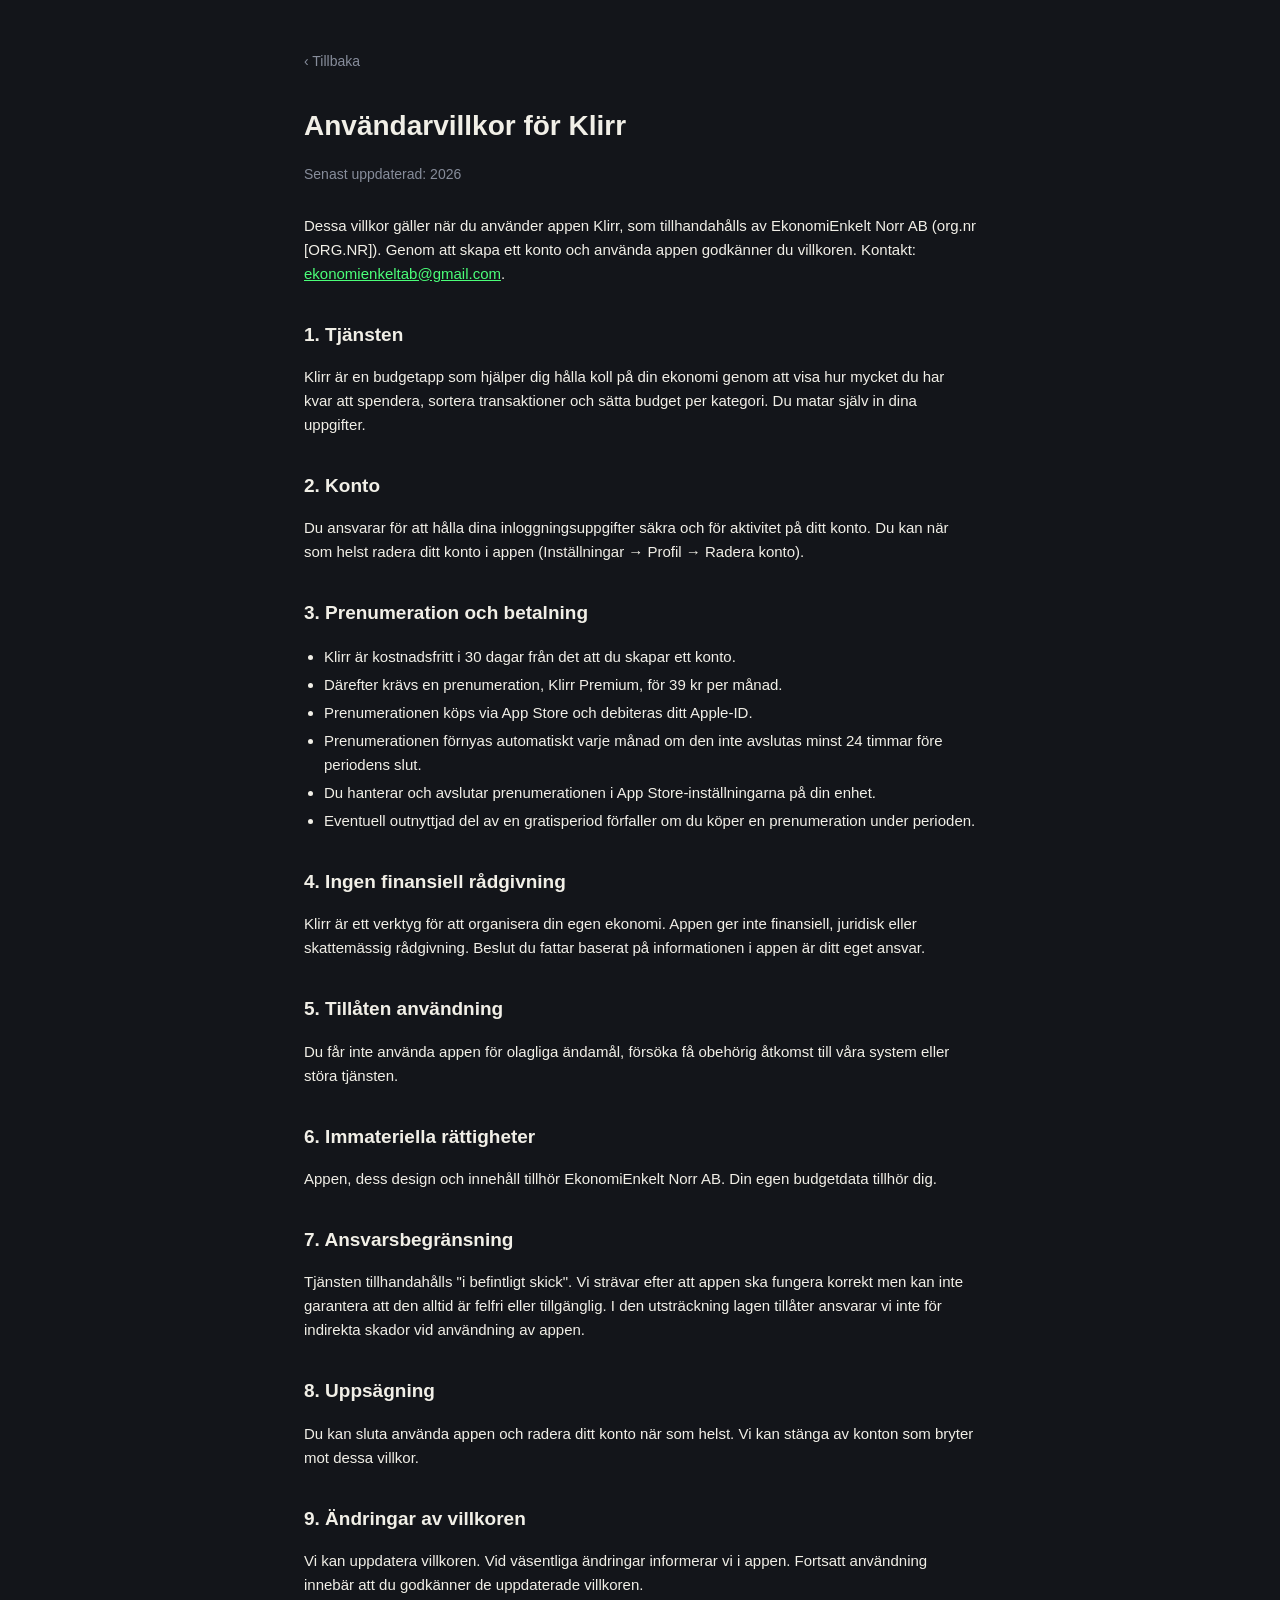
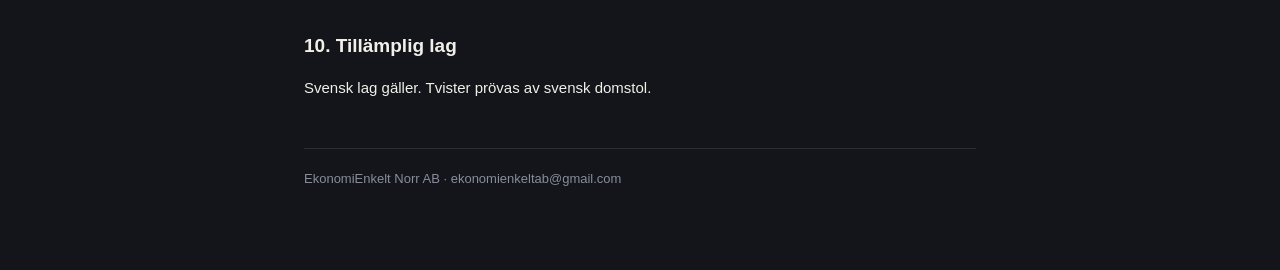
==== anvandarvillkor.html @ 0b40a5f7 "Add files via upload" ====
<!DOCTYPE html>
<html lang="sv">
  <head>
    <meta charset="utf-8" />
    <meta name="viewport" content="width=device-width, initial-scale=1" />
    <title>Användarvillkor – Klirr</title>
    <link rel="stylesheet" href="style.css" />
  </head>
  <body>
    <div class="wrap">
      <a class="back" href="index.html">‹ Tillbaka</a>
      <h1>Användarvillkor för Klirr</h1>
      <p class="updated">Senast uppdaterad: 2026</p>

      <p>
        Dessa villkor gäller när du använder appen Klirr, som tillhandahålls av
        EkonomiEnkelt Norr AB (org.nr [ORG.NR]). Genom att skapa ett konto och
        använda appen godkänner du villkoren. Kontakt:
        <a href="mailto:ekonomienkeltab@gmail.com">ekonomienkeltab@gmail.com</a>.
      </p>

      <h2>1. Tjänsten</h2>
      <p>
        Klirr är en budgetapp som hjälper dig hålla koll på din ekonomi genom att
        visa hur mycket du har kvar att spendera, sortera transaktioner och sätta
        budget per kategori. Du matar själv in dina uppgifter.
      </p>

      <h2>2. Konto</h2>
      <p>
        Du ansvarar för att hålla dina inloggningsuppgifter säkra och för
        aktivitet på ditt konto. Du kan när som helst radera ditt konto i appen
        (Inställningar → Profil → Radera konto).
      </p>

      <h2>3. Prenumeration och betalning</h2>
      <ul>
        <li>Klirr är kostnadsfritt i 30 dagar från det att du skapar ett konto.</li>
        <li>Därefter krävs en prenumeration, Klirr Premium, för 39 kr per månad.</li>
        <li>Prenumerationen köps via App Store och debiteras ditt Apple-ID.</li>
        <li>
          Prenumerationen förnyas automatiskt varje månad om den inte avslutas
          minst 24 timmar före periodens slut.
        </li>
        <li>
          Du hanterar och avslutar prenumerationen i App Store-inställningarna på
          din enhet.
        </li>
        <li>
          Eventuell outnyttjad del av en gratisperiod förfaller om du köper en
          prenumeration under perioden.
        </li>
      </ul>

      <h2>4. Ingen finansiell rådgivning</h2>
      <p>
        Klirr är ett verktyg för att organisera din egen ekonomi. Appen ger inte
        finansiell, juridisk eller skattemässig rådgivning. Beslut du fattar
        baserat på informationen i appen är ditt eget ansvar.
      </p>

      <h2>5. Tillåten användning</h2>
      <p>
        Du får inte använda appen för olagliga ändamål, försöka få obehörig
        åtkomst till våra system eller störa tjänsten.
      </p>

      <h2>6. Immateriella rättigheter</h2>
      <p>
        Appen, dess design och innehåll tillhör EkonomiEnkelt Norr AB. Din egen
        budgetdata tillhör dig.
      </p>

      <h2>7. Ansvarsbegränsning</h2>
      <p>
        Tjänsten tillhandahålls "i befintligt skick". Vi strävar efter att appen
        ska fungera korrekt men kan inte garantera att den alltid är felfri eller
        tillgänglig. I den utsträckning lagen tillåter ansvarar vi inte för
        indirekta skador vid användning av appen.
      </p>

      <h2>8. Uppsägning</h2>
      <p>
        Du kan sluta använda appen och radera ditt konto när som helst. Vi kan
        stänga av konton som bryter mot dessa villkor.
      </p>

      <h2>9. Ändringar av villkoren</h2>
      <p>
        Vi kan uppdatera villkoren. Vid väsentliga ändringar informerar vi i
        appen. Fortsatt användning innebär att du godkänner de uppdaterade
        villkoren.
      </p>

      <h2>10. Tillämplig lag</h2>
      <p>Svensk lag gäller. Tvister prövas av svensk domstol.</p>

      <footer>
        EkonomiEnkelt Norr AB · ekonomienkeltab@gmail.com
      </footer>
    </div>
  </body>
</html>
---- style.css ----
:root {
  --bg: #13151a;
  --surface: #1b1e26;
  --ink: #f1efe7;
  --muted: #878d9b;
  --green: #4bfe79;
  --line: #2a2e39;
}

* { box-sizing: border-box; }

body {
  margin: 0;
  background: var(--bg);
  color: var(--ink);
  font-family: -apple-system, BlinkMacSystemFont, "Segoe UI", Roboto, Helvetica,
    Arial, sans-serif;
  line-height: 1.6;
  -webkit-font-smoothing: antialiased;
}

.wrap {
  max-width: 720px;
  margin: 0 auto;
  padding: 48px 24px 80px;
}

.brand {
  color: var(--green);
  font-size: 34px;
  font-weight: 900;
  letter-spacing: 1px;
  text-decoration: none;
  display: inline-block;
}

.tagline {
  color: var(--muted);
  margin: 4px 0 40px;
  font-size: 15px;
}

h1 {
  font-size: 28px;
  font-weight: 800;
  margin: 8px 0 4px;
}

h2 {
  font-size: 19px;
  font-weight: 800;
  margin: 34px 0 8px;
  color: var(--ink);
}

.updated {
  color: var(--muted);
  font-size: 14px;
  margin-bottom: 28px;
}

p, li { color: var(--ink); font-size: 15px; }
ul { padding-left: 20px; }
li { margin: 4px 0; }

a { color: var(--green); }

.card {
  display: block;
  background: var(--surface);
  border: 1px solid var(--line);
  border-radius: 16px;
  padding: 20px 22px;
  margin-top: 14px;
  text-decoration: none;
  color: var(--ink);
}
.card:hover { border-color: var(--green); }
.card b { font-size: 17px; }
.card span { color: var(--muted); font-size: 14px; display: block; margin-top: 2px; }

.back {
  color: var(--muted);
  text-decoration: none;
  font-size: 14px;
  display: inline-block;
  margin-bottom: 24px;
}

footer {
  margin-top: 48px;
  color: var(--muted);
  font-size: 13px;
  border-top: 1px solid var(--line);
  padding-top: 20px;
}
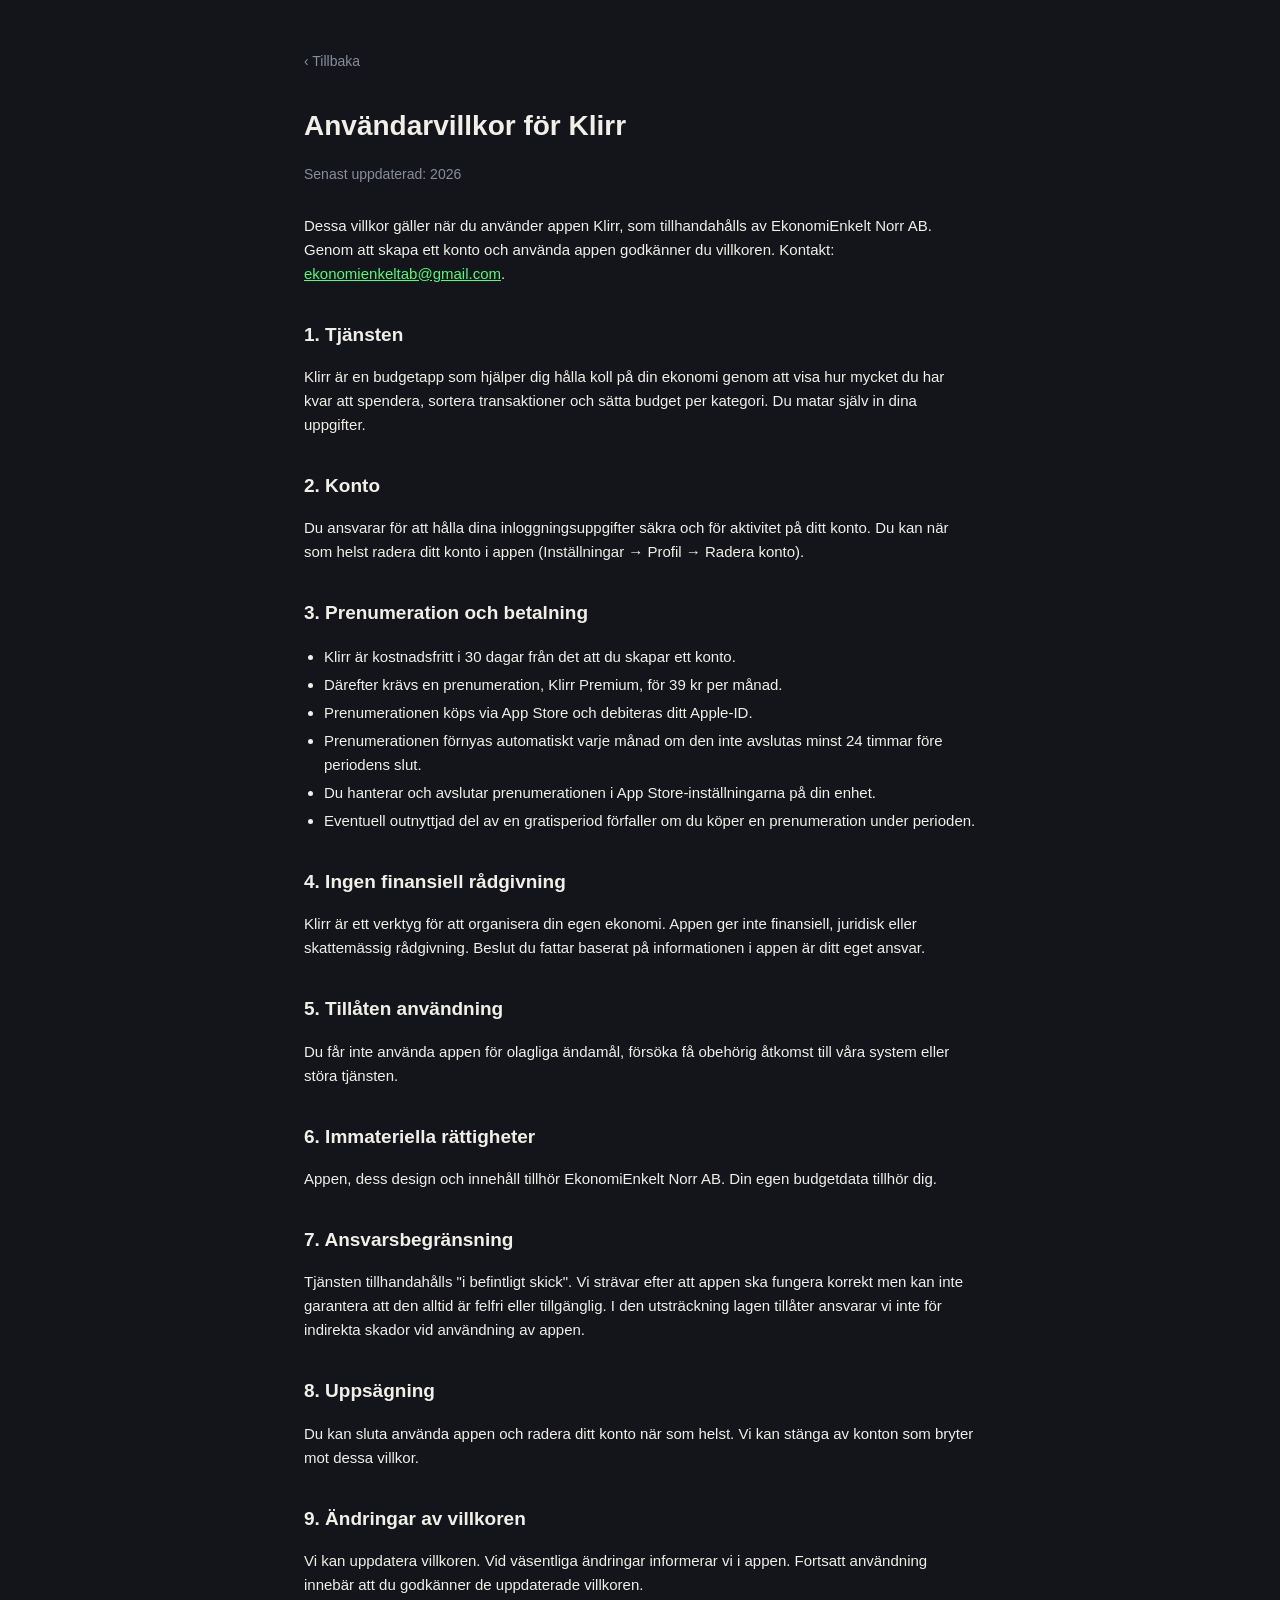
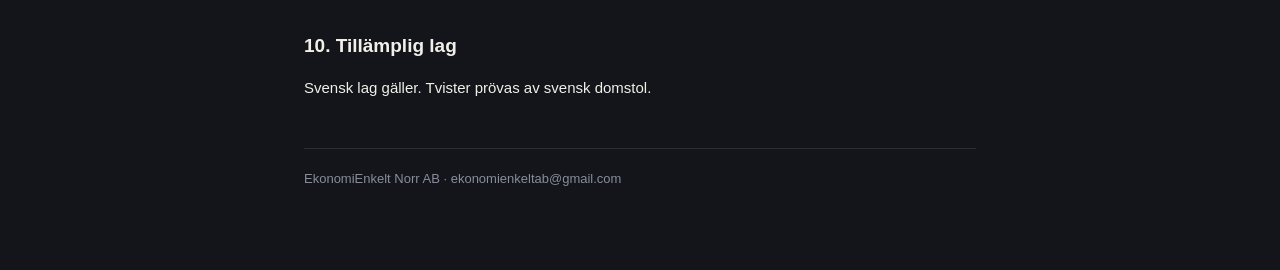
==== commit 65657be6: "Update anvandarvillkor.html" ====
--- a/anvandarvillkor.html
+++ b/anvandarvillkor.html
@@ -14,7 +14,7 @@
 
       <p>
         Dessa villkor gäller när du använder appen Klirr, som tillhandahålls av
-        EkonomiEnkelt Norr AB (org.nr [ORG.NR]). Genom att skapa ett konto och
+        EkonomiEnkelt Norr AB. Genom att skapa ett konto och
         använda appen godkänner du villkoren. Kontakt:
         <a href="mailto:ekonomienkeltab@gmail.com">ekonomienkeltab@gmail.com</a>.
       </p>
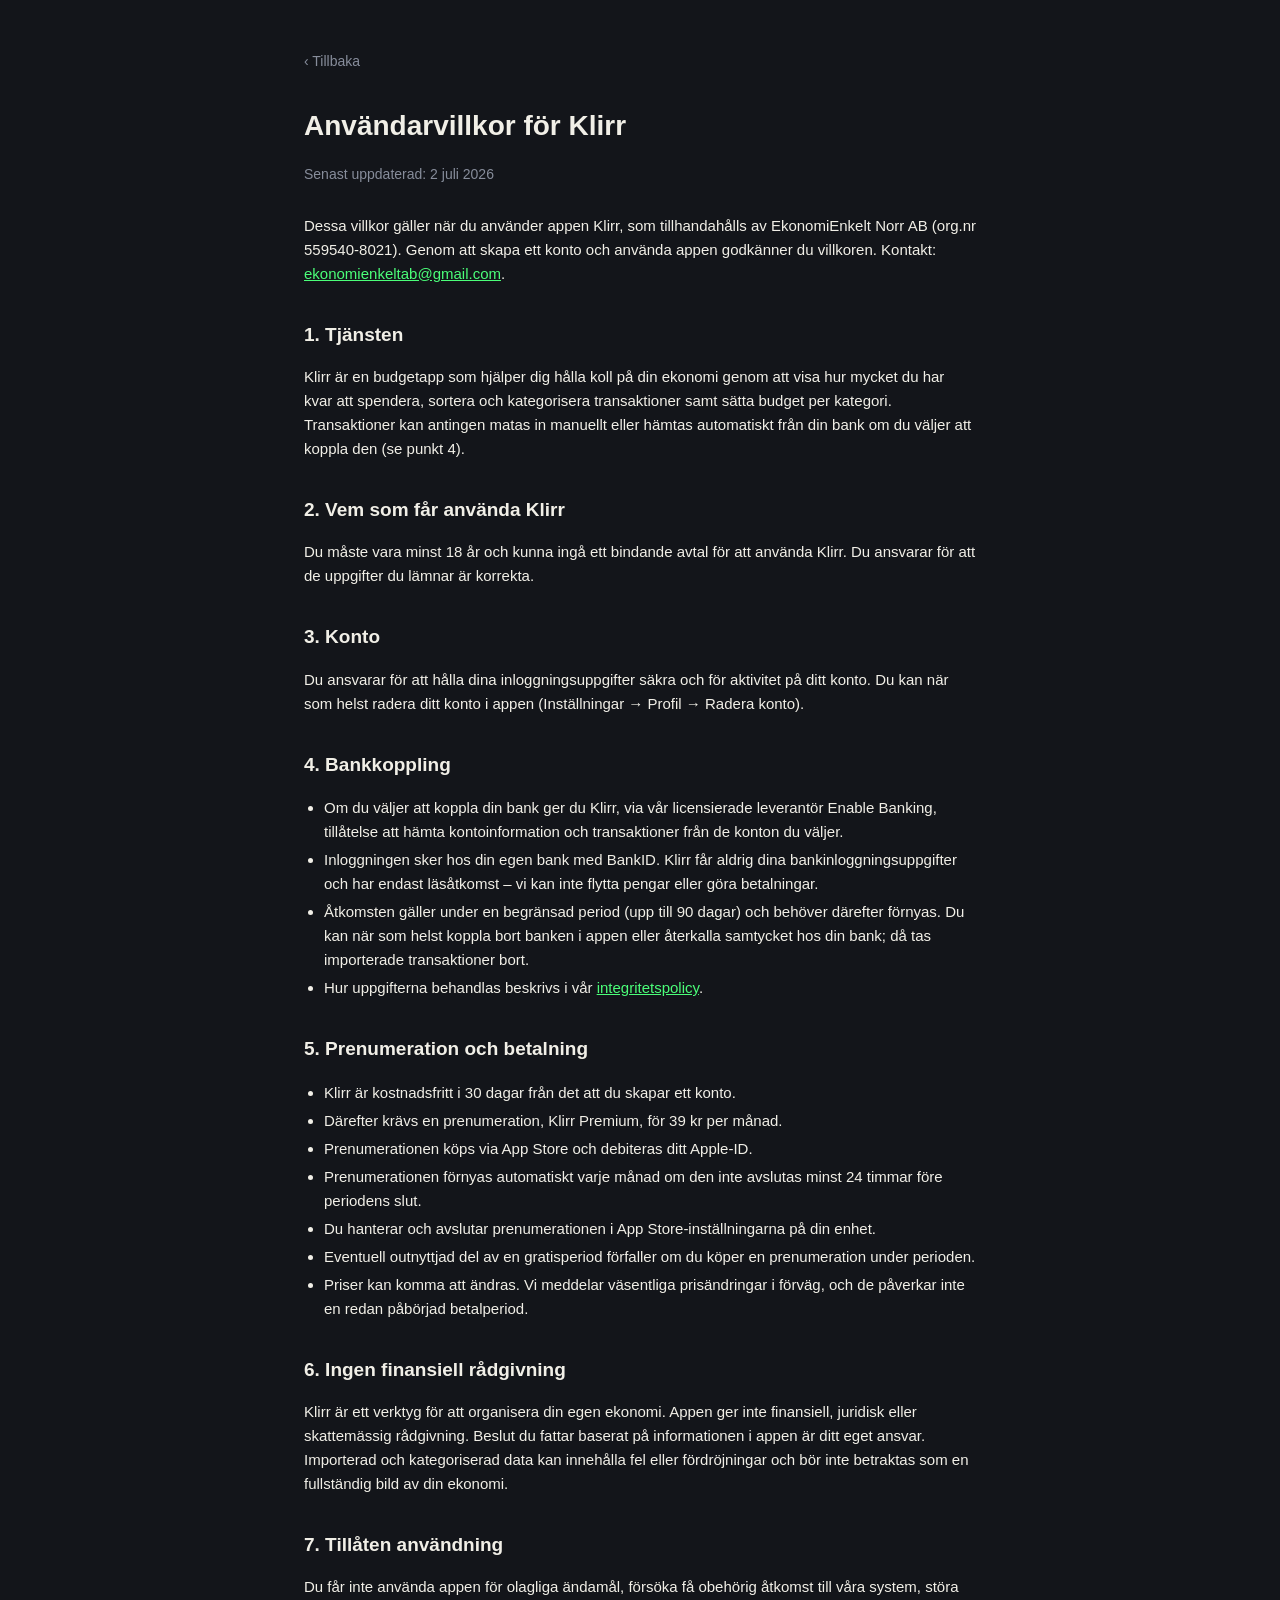
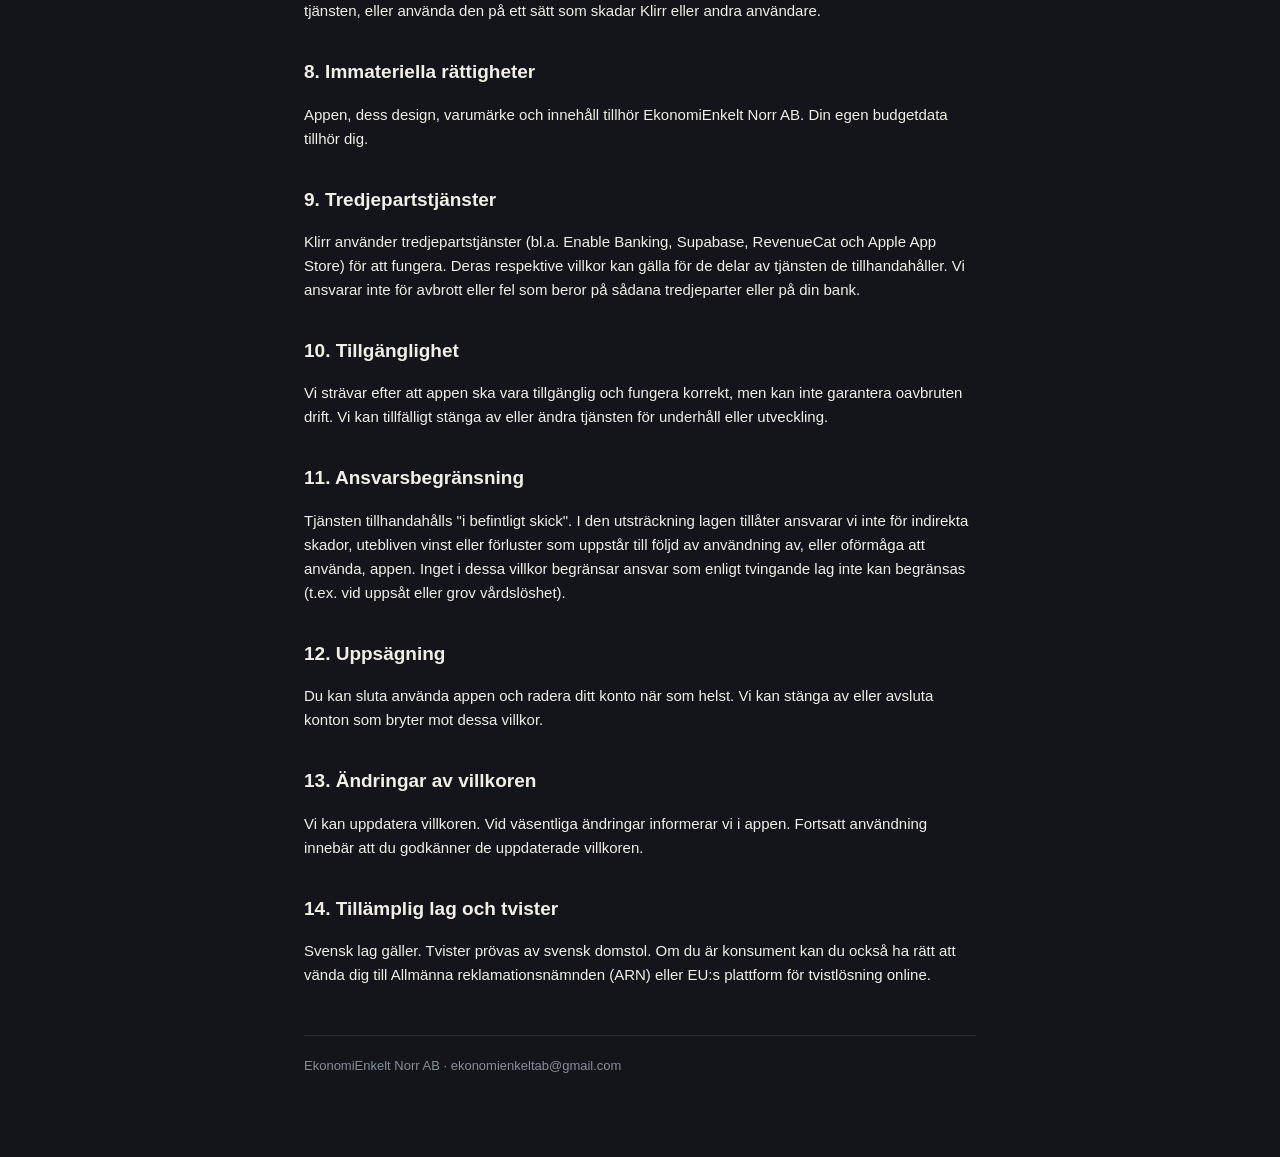
==== commit a481a959: "Update anvandarvillkor.html" ====
--- a/anvandarvillkor.html
+++ b/anvandarvillkor.html
@@ -10,11 +10,11 @@
     <div class="wrap">
       <a class="back" href="index.html">‹ Tillbaka</a>
       <h1>Användarvillkor för Klirr</h1>
-      <p class="updated">Senast uppdaterad: 2026</p>
+      <p class="updated">Senast uppdaterad: 2 juli 2026</p>
 
       <p>
         Dessa villkor gäller när du använder appen Klirr, som tillhandahålls av
-        EkonomiEnkelt Norr AB. Genom att skapa ett konto och
+        EkonomiEnkelt Norr AB (org.nr 559540-8021). Genom att skapa ett konto och
         använda appen godkänner du villkoren. Kontakt:
         <a href="mailto:ekonomienkeltab@gmail.com">ekonomienkeltab@gmail.com</a>.
       </p>
@@ -22,78 +22,108 @@
       <h2>1. Tjänsten</h2>
       <p>
         Klirr är en budgetapp som hjälper dig hålla koll på din ekonomi genom att
-        visa hur mycket du har kvar att spendera, sortera transaktioner och sätta
-        budget per kategori. Du matar själv in dina uppgifter.
+        visa hur mycket du har kvar att spendera, sortera och kategorisera
+        transaktioner samt sätta budget per kategori. Transaktioner kan antingen
+        matas in manuellt eller hämtas automatiskt från din bank om du väljer att
+        koppla den (se punkt 4).
       </p>
 
-      <h2>2. Konto</h2>
+      <h2>2. Vem som får använda Klirr</h2>
       <p>
-        Du ansvarar för att hålla dina inloggningsuppgifter säkra och för
-        aktivitet på ditt konto. Du kan när som helst radera ditt konto i appen
+        Du måste vara minst 18 år och kunna ingå ett bindande avtal för att använda
+        Klirr. Du ansvarar för att de uppgifter du lämnar är korrekta.
+      </p>
+
+      <h2>3. Konto</h2>
+      <p>
+        Du ansvarar för att hålla dina inloggningsuppgifter säkra och för aktivitet
+        på ditt konto. Du kan när som helst radera ditt konto i appen
         (Inställningar → Profil → Radera konto).
       </p>
 
-      <h2>3. Prenumeration och betalning</h2>
+      <h2>4. Bankkoppling</h2>
+      <ul>
+        <li>Om du väljer att koppla din bank ger du Klirr, via vår licensierade leverantör Enable Banking, tillåtelse att hämta kontoinformation och transaktioner från de konton du väljer.</li>
+        <li>Inloggningen sker hos din egen bank med BankID. Klirr får aldrig dina bankinloggningsuppgifter och har endast läsåtkomst – vi kan inte flytta pengar eller göra betalningar.</li>
+        <li>Åtkomsten gäller under en begränsad period (upp till 90 dagar) och behöver därefter förnyas. Du kan när som helst koppla bort banken i appen eller återkalla samtycket hos din bank; då tas importerade transaktioner bort.</li>
+        <li>Hur uppgifterna behandlas beskrivs i vår <a href="integritetspolicy.html">integritetspolicy</a>.</li>
+      </ul>
+
+      <h2>5. Prenumeration och betalning</h2>
       <ul>
         <li>Klirr är kostnadsfritt i 30 dagar från det att du skapar ett konto.</li>
         <li>Därefter krävs en prenumeration, Klirr Premium, för 39 kr per månad.</li>
         <li>Prenumerationen köps via App Store och debiteras ditt Apple-ID.</li>
-        <li>
-          Prenumerationen förnyas automatiskt varje månad om den inte avslutas
-          minst 24 timmar före periodens slut.
-        </li>
-        <li>
-          Du hanterar och avslutar prenumerationen i App Store-inställningarna på
-          din enhet.
-        </li>
-        <li>
-          Eventuell outnyttjad del av en gratisperiod förfaller om du köper en
-          prenumeration under perioden.
-        </li>
+        <li>Prenumerationen förnyas automatiskt varje månad om den inte avslutas minst 24 timmar före periodens slut.</li>
+        <li>Du hanterar och avslutar prenumerationen i App Store-inställningarna på din enhet.</li>
+        <li>Eventuell outnyttjad del av en gratisperiod förfaller om du köper en prenumeration under perioden.</li>
+        <li>Priser kan komma att ändras. Vi meddelar väsentliga prisändringar i förväg, och de påverkar inte en redan påbörjad betalperiod.</li>
       </ul>
 
-      <h2>4. Ingen finansiell rådgivning</h2>
+      <h2>6. Ingen finansiell rådgivning</h2>
       <p>
         Klirr är ett verktyg för att organisera din egen ekonomi. Appen ger inte
-        finansiell, juridisk eller skattemässig rådgivning. Beslut du fattar
-        baserat på informationen i appen är ditt eget ansvar.
+        finansiell, juridisk eller skattemässig rådgivning. Beslut du fattar baserat
+        på informationen i appen är ditt eget ansvar. Importerad och kategoriserad
+        data kan innehålla fel eller fördröjningar och bör inte betraktas som en
+        fullständig bild av din ekonomi.
       </p>
 
-      <h2>5. Tillåten användning</h2>
+      <h2>7. Tillåten användning</h2>
       <p>
-        Du får inte använda appen för olagliga ändamål, försöka få obehörig
-        åtkomst till våra system eller störa tjänsten.
+        Du får inte använda appen för olagliga ändamål, försöka få obehörig åtkomst
+        till våra system, störa tjänsten, eller använda den på ett sätt som skadar
+        Klirr eller andra användare.
       </p>
 
-      <h2>6. Immateriella rättigheter</h2>
+      <h2>8. Immateriella rättigheter</h2>
       <p>
-        Appen, dess design och innehåll tillhör EkonomiEnkelt Norr AB. Din egen
-        budgetdata tillhör dig.
+        Appen, dess design, varumärke och innehåll tillhör EkonomiEnkelt Norr AB.
+        Din egen budgetdata tillhör dig.
       </p>
 
-      <h2>7. Ansvarsbegränsning</h2>
+      <h2>9. Tredjepartstjänster</h2>
       <p>
-        Tjänsten tillhandahålls "i befintligt skick". Vi strävar efter att appen
-        ska fungera korrekt men kan inte garantera att den alltid är felfri eller
-        tillgänglig. I den utsträckning lagen tillåter ansvarar vi inte för
-        indirekta skador vid användning av appen.
+        Klirr använder tredjepartstjänster (bl.a. Enable Banking, Supabase,
+        RevenueCat och Apple App Store) för att fungera. Deras respektive villkor kan
+        gälla för de delar av tjänsten de tillhandahåller. Vi ansvarar inte för
+        avbrott eller fel som beror på sådana tredjeparter eller på din bank.
       </p>
 
-      <h2>8. Uppsägning</h2>
+      <h2>10. Tillgänglighet</h2>
       <p>
-        Du kan sluta använda appen och radera ditt konto när som helst. Vi kan
-        stänga av konton som bryter mot dessa villkor.
+        Vi strävar efter att appen ska vara tillgänglig och fungera korrekt, men kan
+        inte garantera oavbruten drift. Vi kan tillfälligt stänga av eller ändra
+        tjänsten för underhåll eller utveckling.
       </p>
 
-      <h2>9. Ändringar av villkoren</h2>
+      <h2>11. Ansvarsbegränsning</h2>
       <p>
-        Vi kan uppdatera villkoren. Vid väsentliga ändringar informerar vi i
-        appen. Fortsatt användning innebär att du godkänner de uppdaterade
-        villkoren.
+        Tjänsten tillhandahålls "i befintligt skick". I den utsträckning lagen
+        tillåter ansvarar vi inte för indirekta skador, utebliven vinst eller
+        förluster som uppstår till följd av användning av, eller oförmåga att använda,
+        appen. Inget i dessa villkor begränsar ansvar som enligt tvingande lag inte
+        kan begränsas (t.ex. vid uppsåt eller grov vårdslöshet).
       </p>
 
-      <h2>10. Tillämplig lag</h2>
-      <p>Svensk lag gäller. Tvister prövas av svensk domstol.</p>
+      <h2>12. Uppsägning</h2>
+      <p>
+        Du kan sluta använda appen och radera ditt konto när som helst. Vi kan stänga
+        av eller avsluta konton som bryter mot dessa villkor.
+      </p>
+
+      <h2>13. Ändringar av villkoren</h2>
+      <p>
+        Vi kan uppdatera villkoren. Vid väsentliga ändringar informerar vi i appen.
+        Fortsatt användning innebär att du godkänner de uppdaterade villkoren.
+      </p>
+
+      <h2>14. Tillämplig lag och tvister</h2>
+      <p>
+        Svensk lag gäller. Tvister prövas av svensk domstol. Om du är konsument kan du
+        också ha rätt att vända dig till Allmänna reklamationsnämnden (ARN) eller EU:s
+        plattform för tvistlösning online.
+      </p>
 
       <footer>
         EkonomiEnkelt Norr AB · ekonomienkeltab@gmail.com
